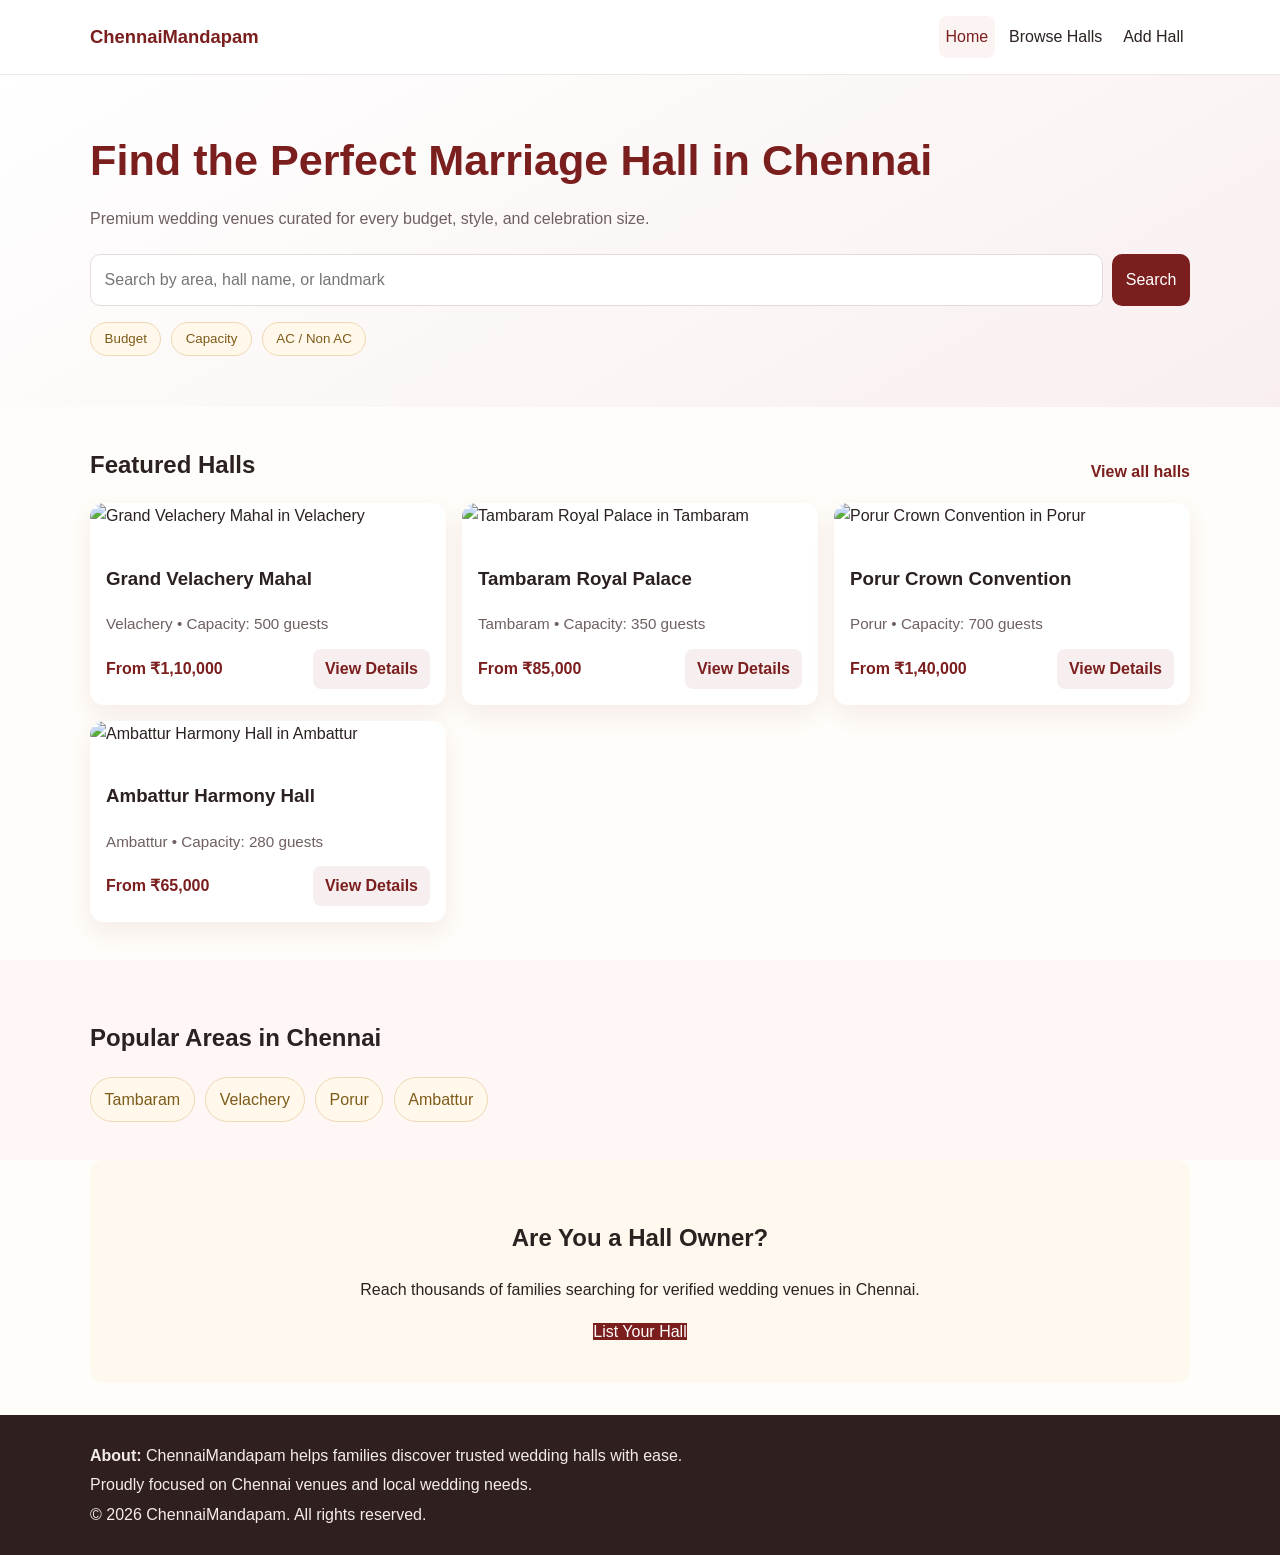
==== index.html @ 9ae89275 "Build static Chennai wedding hall discovery website" ====
<!DOCTYPE html>
<html lang="en">
  <head>
    <meta charset="UTF-8" />
    <meta name="viewport" content="width=device-width, initial-scale=1.0" />
    <title>Marriage Hall Chennai | Find the Perfect Wedding Venue</title>
    <meta
      name="description"
      content="Discover and compare the best marriage halls in Chennai. Filter by budget, area, and capacity to find your perfect wedding venue."
    />
    <link rel="stylesheet" href="styles.css" />
  </head>
  <body>
    <header class="site-header">
      <nav class="navbar container" aria-label="Main navigation">
        <a class="logo" href="index.html">ChennaiMandapam</a>
        <button class="menu-toggle" id="menuToggle" aria-label="Toggle mobile menu">☰</button>
        <ul class="nav-links" id="navLinks">
          <li><a href="index.html" class="active">Home</a></li>
          <li><a href="listings.html">Browse Halls</a></li>
          <li><a href="add-hall.html">Add Hall</a></li>
        </ul>
      </nav>
    </header>

    <main>
      <section class="hero">
        <div class="container hero-content">
          <h1>Find the Perfect Marriage Hall in Chennai</h1>
          <p>Premium wedding venues curated for every budget, style, and celebration size.</p>

          <div class="search-ui" role="search" aria-label="Search wedding halls">
            <input
              type="text"
              placeholder="Search by area, hall name, or landmark"
              aria-label="Search halls"
            />
            <button type="button">Search</button>
          </div>

          <div class="quick-filters" aria-label="Quick filters">
            <button type="button">Budget</button>
            <button type="button">Capacity</button>
            <button type="button">AC / Non AC</button>
          </div>
        </div>
      </section>

      <section class="section container">
        <div class="section-head">
          <h2>Featured Halls</h2>
          <a href="listings.html" class="text-link">View all halls</a>
        </div>
        <div class="hall-grid" id="featuredGrid"></div>
      </section>

      <section class="section section-alt">
        <div class="container">
          <h2>Popular Areas in Chennai</h2>
          <div class="areas-grid">
            <a href="listings.html?area=Tambaram" class="area-chip">Tambaram</a>
            <a href="listings.html?area=Velachery" class="area-chip">Velachery</a>
            <a href="listings.html?area=Porur" class="area-chip">Porur</a>
            <a href="listings.html?area=Ambattur" class="area-chip">Ambattur</a>
          </div>
        </div>
      </section>

      <section class="section container cta-owner">
        <h2>Are You a Hall Owner?</h2>
        <p>Reach thousands of families searching for verified wedding venues in Chennai.</p>
        <a href="add-hall.html" class="btn-primary">List Your Hall</a>
      </section>
    </main>

    <footer class="site-footer">
      <div class="container footer-content">
        <p><strong>About:</strong> ChennaiMandapam helps families discover trusted wedding halls with ease.</p>
        <p>Proudly focused on Chennai venues and local wedding needs.</p>
        <p>© <span id="year"></span> ChennaiMandapam. All rights reserved.</p>
      </div>
    </footer>

    <script src="script.js"></script>
  </body>
</html>
---- styles.css ----
:root {
  --primary: #7b1e1e;
  --accent: #c59a3d;
  --bg: #fffdf9;
  --text: #2c2121;
  --muted: #6f6060;
  --white: #ffffff;
  --shadow: 0 10px 25px rgba(123, 30, 30, 0.08);
  --radius: 14px;
}

* {
  box-sizing: border-box;
}

body {
  margin: 0;
  font-family: "Segoe UI", Roboto, Helvetica, Arial, sans-serif;
  background: var(--bg);
  color: var(--text);
  line-height: 1.6;
}

img {
  width: 100%;
  display: block;
  border-radius: var(--radius);
}

a {
  color: inherit;
  text-decoration: none;
}

.container {
  width: min(1100px, 92%);
  margin: 0 auto;
}

.site-header {
  position: sticky;
  top: 0;
  z-index: 100;
  background: rgba(255, 255, 255, 0.95);
  border-bottom: 1px solid #f1e6e6;
  backdrop-filter: blur(8px);
}

.navbar {
  display: flex;
  align-items: center;
  justify-content: space-between;
  min-height: 70px;
}

.logo {
  font-weight: 700;
  font-size: 1.15rem;
  color: var(--primary);
}

.menu-toggle {
  border: 1px solid #e7d5d5;
  border-radius: 8px;
  background: var(--white);
  padding: 0.4rem 0.65rem;
  font-size: 1.2rem;
}

.nav-links {
  list-style: none;
  display: none;
  flex-direction: column;
  gap: 0.35rem;
  position: absolute;
  top: 70px;
  right: 4%;
  width: 220px;
  background: var(--white);
  padding: 0.85rem;
  border-radius: 12px;
  box-shadow: var(--shadow);
}

.nav-links.show {
  display: flex;
}

.nav-links a {
  display: block;
  padding: 0.5rem 0.4rem;
  border-radius: 8px;
}

.nav-links a:hover,
.nav-links a.active {
  color: var(--primary);
  background: #fcf3f3;
}

.hero {
  background: linear-gradient(150deg, #fff 0%, #f9efef 100%);
  padding: 3.2rem 0;
}

.hero h1 {
  font-size: clamp(1.8rem, 5vw, 2.7rem);
  margin: 0 0 0.7rem;
  color: var(--primary);
}

.hero p {
  margin: 0;
  color: var(--muted);
}

.search-ui {
  margin-top: 1.4rem;
  display: flex;
  gap: 0.55rem;
  flex-direction: column;
}

.search-ui input,
.search-ui button,
select,
input,
textarea {
  border: 1px solid #e4dada;
  border-radius: 10px;
  padding: 0.75rem 0.85rem;
  font: inherit;
}

.search-ui button,
.btn-primary {
  background: var(--primary);
  color: var(--white);
  border: none;
  cursor: pointer;
  transition: transform 0.2s ease, opacity 0.2s ease;
}

.search-ui button:hover,
.btn-primary:hover {
  transform: translateY(-1px);
  opacity: 0.95;
}

.quick-filters {
  margin-top: 1rem;
  display: flex;
  gap: 0.6rem;
  flex-wrap: wrap;
}

.quick-filters button,
.area-chip {
  padding: 0.55rem 0.85rem;
  border: 1px solid #efd9b2;
  border-radius: 999px;
  background: #fff8eb;
  color: #7d5b19;
  cursor: pointer;
}

.section {
  padding: 2.4rem 0;
}

.section-alt {
  background: #fff6f6;
}

.section-head,
.listing-head {
  display: flex;
  align-items: end;
  justify-content: space-between;
  gap: 1rem;
  margin-bottom: 1.2rem;
}

.section-head h2,
.listing-head h1 {
  margin: 0;
}

.text-link {
  color: var(--primary);
  font-weight: 600;
}

.hall-grid {
  display: grid;
  grid-template-columns: 1fr;
  gap: 1rem;
}

.hall-card {
  background: var(--white);
  border-radius: var(--radius);
  box-shadow: var(--shadow);
  overflow: hidden;
  transition: transform 0.2s ease;
}

.hall-card:hover {
  transform: translateY(-3px);
}

.hall-card-content {
  padding: 1rem;
}

.hall-meta {
  color: var(--muted);
  font-size: 0.95rem;
  margin-bottom: 0.75rem;
}

.card-actions {
  display: flex;
  justify-content: space-between;
  align-items: center;
}

.price {
  color: var(--primary);
  font-weight: 700;
}

.btn-secondary {
  background: #f7efef;
  color: var(--primary);
  padding: 0.45rem 0.75rem;
  border-radius: 8px;
  font-weight: 600;
}

.areas-grid {
  display: flex;
  flex-wrap: wrap;
  gap: 0.65rem;
}

.cta-owner {
  text-align: center;
  background: #fff8ee;
  border-radius: var(--radius);
  margin-bottom: 2rem;
}

.page-main {
  padding: 2rem 0;
}

.filters-panel {
  background: var(--white);
  box-shadow: var(--shadow);
  border-radius: var(--radius);
  padding: 1rem;
  margin-bottom: 1rem;
  display: grid;
  gap: 0.8rem;
}

.filter-item label {
  display: block;
  font-weight: 600;
  margin-bottom: 0.35rem;
}

.hall-header {
  display: flex;
  justify-content: space-between;
  align-items: start;
  gap: 1rem;
}

.hall-header h1 {
  margin: 0;
}

.verified-badge {
  background: #eaf9ea;
  border: 1px solid #c8e8c8;
  color: #2d7a2d;
  padding: 0.35rem 0.65rem;
  border-radius: 999px;
  font-size: 0.9rem;
  white-space: nowrap;
}

.gallery-grid {
  display: grid;
  gap: 0.75rem;
  margin: 1rem 0;
}

.hall-info-grid {
  display: grid;
  gap: 0.9rem;
}

.info-card {
  background: var(--white);
  box-shadow: var(--shadow);
  border-radius: var(--radius);
  padding: 1rem;
}

.map-placeholder iframe {
  width: 100%;
  min-height: 220px;
  border: 0;
  border-radius: 10px;
}

.amenity-list {
  margin: 0;
  padding-left: 1rem;
}

.sticky-contact {
  position: sticky;
  bottom: 0;
  display: grid;
  grid-template-columns: 1fr 1fr;
  z-index: 90;
}

.btn-call,
.btn-whatsapp {
  text-align: center;
  color: #fff;
  padding: 0.8rem;
  font-weight: 700;
}

.btn-call {
  background: var(--primary);
}

.btn-whatsapp {
  background: #1fa855;
}

.hall-form {
  background: var(--white);
  box-shadow: var(--shadow);
  border-radius: var(--radius);
  padding: 1rem;
}

.form-group {
  margin-bottom: 1rem;
}

.form-group label,
legend {
  display: block;
  font-weight: 600;
  margin-bottom: 0.4rem;
}

.form-group input,
.form-group textarea,
select {
  width: 100%;
}

fieldset.form-group {
  border: 1px solid #eddede;
  border-radius: 10px;
}

fieldset.form-group label {
  font-weight: 500;
  margin-bottom: 0.25rem;
}

.form-row {
  display: grid;
  gap: 0.9rem;
}

.popup {
  position: fixed;
  inset: 0;
  display: grid;
  place-items: center;
  background: rgba(0, 0, 0, 0.45);
  padding: 1rem;
}

.popup-content {
  background: #fff;
  padding: 1.2rem;
  border-radius: var(--radius);
  width: min(420px, 100%);
  text-align: center;
}

.site-footer {
  margin-top: 2rem;
  background: #2f1f1f;
  color: #f4ebeb;
  padding: 1.5rem 0;
}

.footer-content p {
  margin: 0.25rem 0;
}

@media (min-width: 700px) {
  .menu-toggle {
    display: none;
  }

  .nav-links {
    position: static;
    display: flex;
    flex-direction: row;
    width: auto;
    background: transparent;
    box-shadow: none;
    padding: 0;
    gap: 0.5rem;
  }

  .search-ui {
    flex-direction: row;
  }

  .search-ui input {
    flex: 1;
  }

  .hall-grid {
    grid-template-columns: repeat(2, minmax(0, 1fr));
  }

  .filters-panel {
    grid-template-columns: 1fr 1fr;
  }

  .gallery-grid {
    grid-template-columns: 2fr 1fr;
  }

  .hall-info-grid {
    grid-template-columns: repeat(3, minmax(0, 1fr));
  }

  .form-row {
    grid-template-columns: repeat(2, minmax(0, 1fr));
  }
}

@media (min-width: 980px) {
  .hall-grid {
    grid-template-columns: repeat(3, minmax(0, 1fr));
  }
}
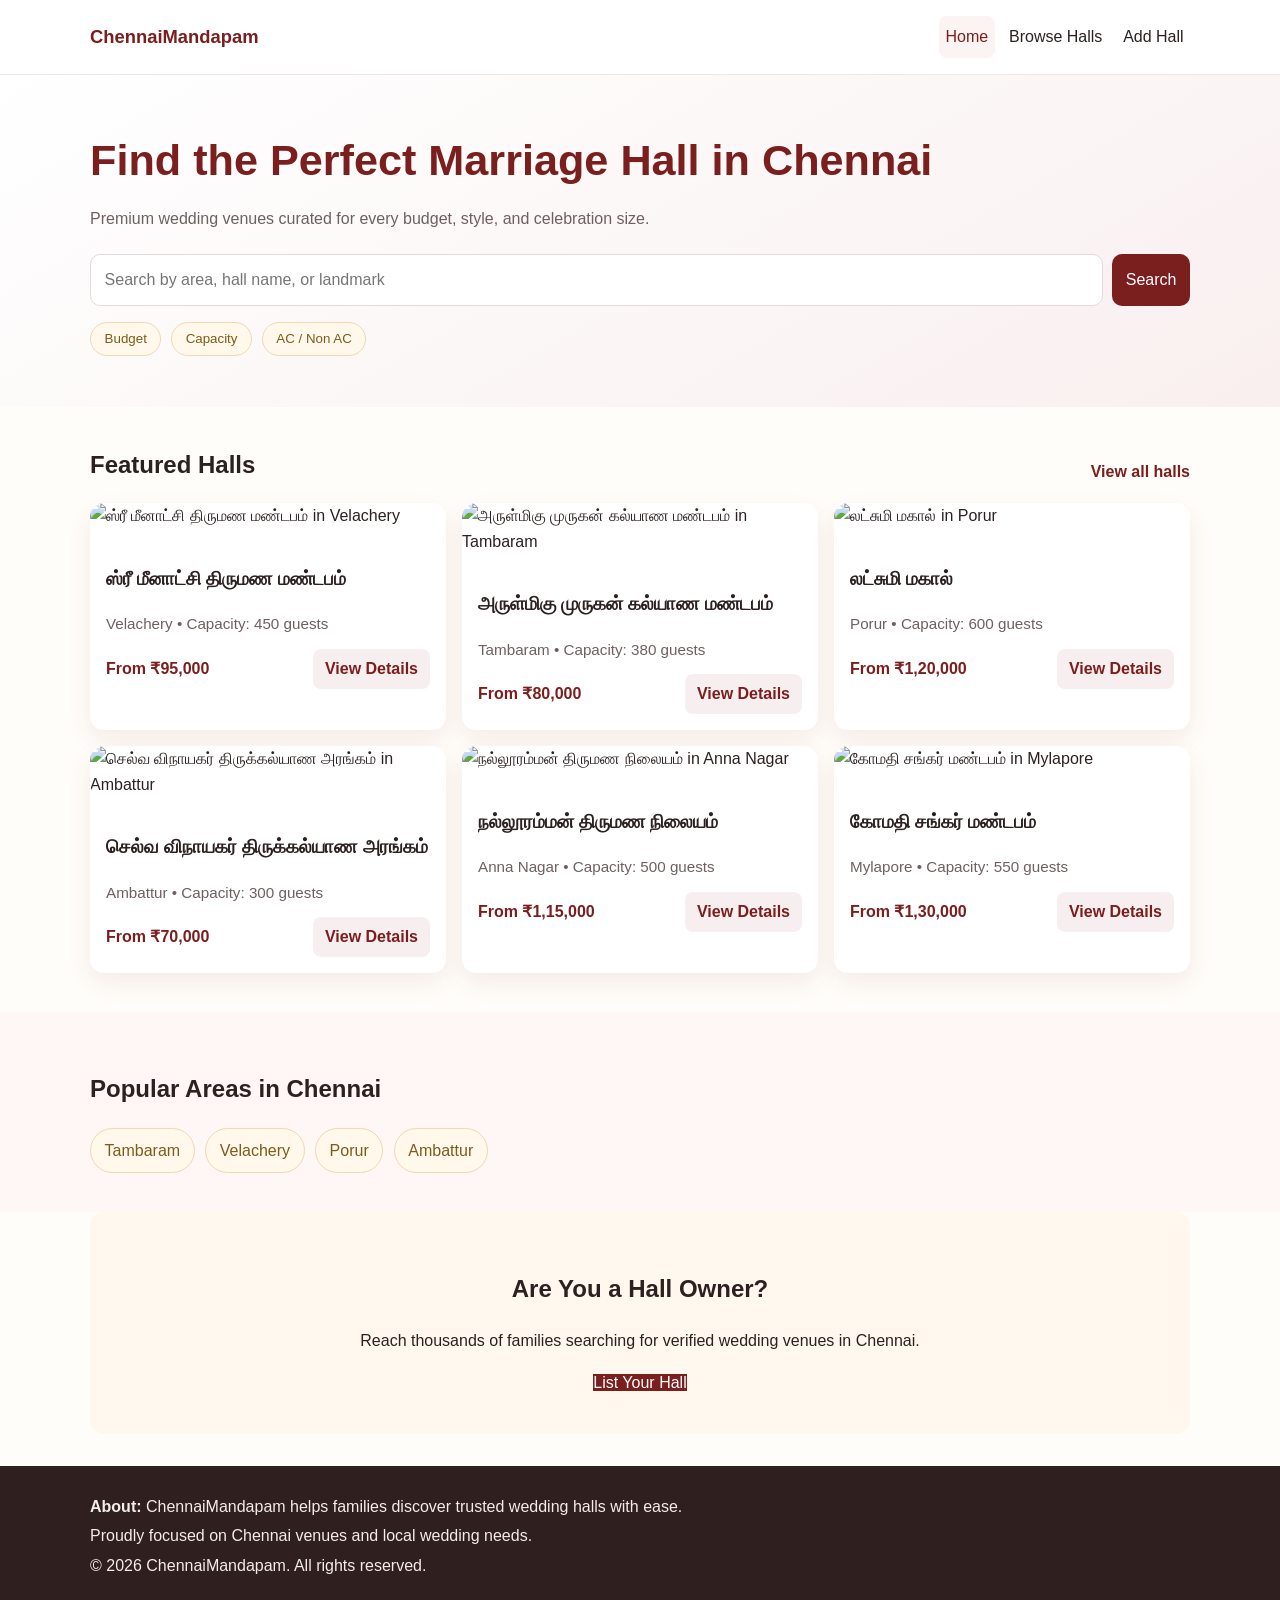
==== commit 882b81ae: "Improve search, hall submission flow, and cache freshness" ====
--- a/index.html
+++ b/index.html
@@ -3,12 +3,15 @@
   <head>
     <meta charset="UTF-8" />
     <meta name="viewport" content="width=device-width, initial-scale=1.0" />
+    <meta http-equiv="Cache-Control" content="no-cache, no-store, must-revalidate" />
+    <meta http-equiv="Pragma" content="no-cache" />
+    <meta http-equiv="Expires" content="0" />
     <title>Marriage Hall Chennai | Find the Perfect Wedding Venue</title>
     <meta
       name="description"
       content="Discover and compare the best marriage halls in Chennai. Filter by budget, area, and capacity to find your perfect wedding venue."
     />
-    <link rel="stylesheet" href="styles.css" />
+    <link rel="stylesheet" href="styles.css?v=20260227" />
   </head>
   <body>
     <header class="site-header">
@@ -29,14 +32,15 @@
           <h1>Find the Perfect Marriage Hall in Chennai</h1>
           <p>Premium wedding venues curated for every budget, style, and celebration size.</p>
 
-          <div class="search-ui" role="search" aria-label="Search wedding halls">
+          <form class="search-ui" id="homeSearchForm" role="search" aria-label="Search wedding halls">
             <input
+              id="homeSearchInput"
               type="text"
               placeholder="Search by area, hall name, or landmark"
               aria-label="Search halls"
             />
-            <button type="button">Search</button>
-          </div>
+            <button type="submit">Search</button>
+          </form>
 
           <div class="quick-filters" aria-label="Quick filters">
             <button type="button">Budget</button>
@@ -81,6 +85,6 @@
       </div>
     </footer>
 
-    <script src="script.js"></script>
+    <script src="script.js?v=20260227"></script>
   </body>
 </html>
--- a/styles.css
+++ b/styles.css
@@ -463,3 +463,25 @@
     grid-template-columns: repeat(3, minmax(0, 1fr));
   }
 }
+
+
+.result-count {
+  margin: 0 0 0.8rem;
+  color: var(--muted);
+  font-weight: 600;
+}
+
+.no-results {
+  background: #fff;
+  border-radius: var(--radius);
+  box-shadow: var(--shadow);
+  padding: 1rem;
+}
+
+.popup-actions {
+  display: flex;
+  justify-content: center;
+  gap: 0.6rem;
+  flex-wrap: wrap;
+  margin-top: 0.9rem;
+}
